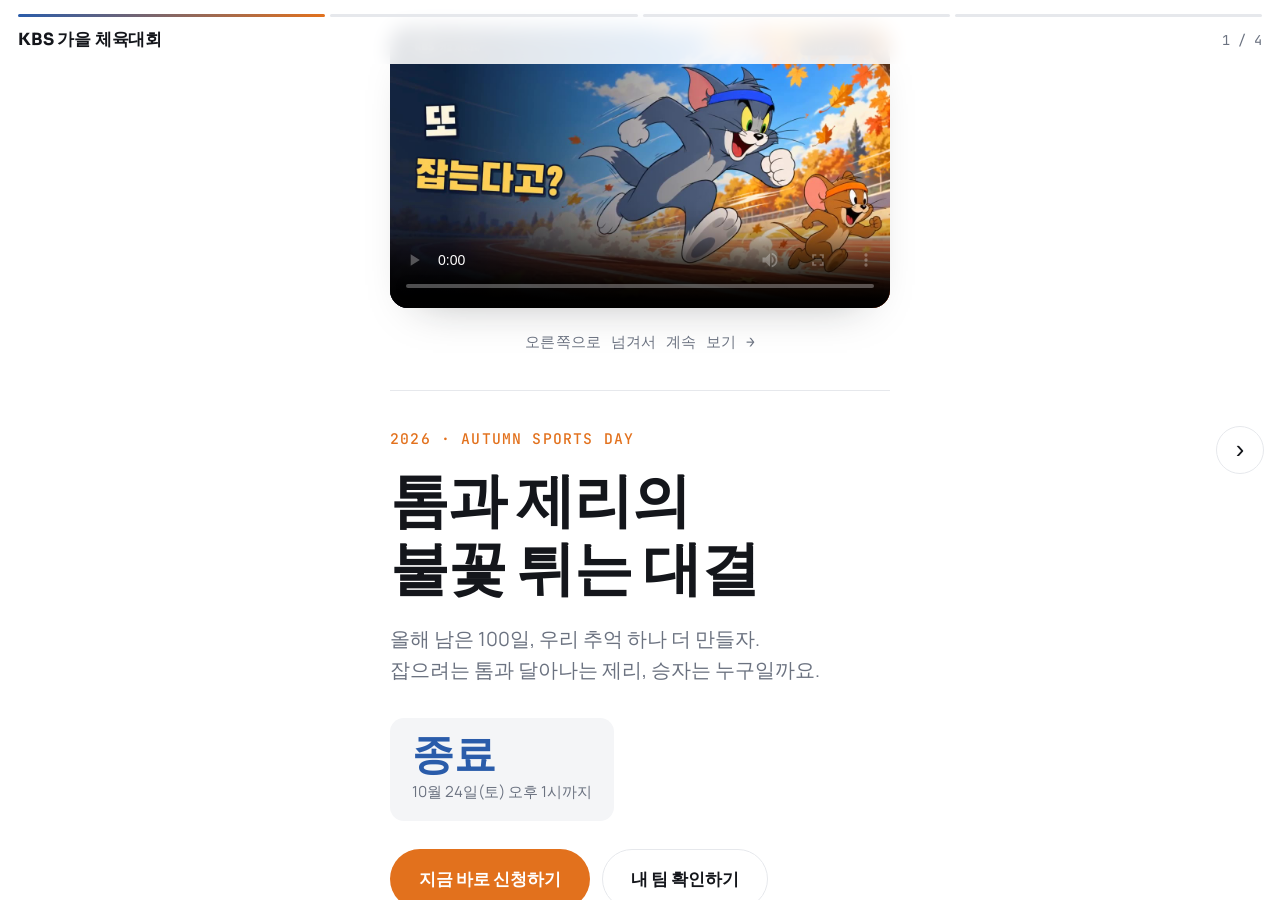
==== index.html @ b1258e84 "Drop redundant overview heading, split checklist/visit back apart Remove the "승부욕은 잠깐 꺼내고..." subhea" ====
<!doctype html>
<html lang="ko">
<head>
<meta charset="UTF-8">
<meta name="viewport" content="width=device-width, initial-scale=1.0">
<title>2026 KBS 가을 체육대회</title>
<meta name="description" content="톰과 제리 테마의 2026 KBS 가을 체육대회 안내 페이지">
<link rel="icon" href="data:image/svg+xml,%3Csvg xmlns='http://www.w3.org/2000/svg' viewBox='0 0 100 100'%3E%3Ctext y='.9em' font-size='90'%3E%F0%9F%8F%83%3C/text%3E%3C/svg%3E">
<link rel="preconnect" href="https://fonts.googleapis.com">
<link rel="preconnect" href="https://fonts.gstatic.com" crossorigin>
<link href="https://fonts.googleapis.com/css2?family=Sora:wght@600;700;800&family=Manrope:wght@400;500;600;700&family=JetBrains+Mono:wght@400;500;700&display=swap" rel="stylesheet">
<link rel="stylesheet" href="style.css">
</head>
<body>

<header class="topbar">
  <div class="progress-row" id="progressRow"></div>
  <div class="topbar-inner">
    <span class="brand">KBS 가을 체육대회</span>
    <span class="slide-status" id="slideStatus">1 / 4</span>
  </div>
</header>

<div class="deck" id="deck">

  <section class="slide" id="slide-intro" data-title="인트로">
    <div class="slide-inner">
      <div class="slide-inner--video">
        <video class="highlight-video" controls preload="metadata" poster="assets/highlight-poster.jpg">
          <source src="assets/highlight.mp4" type="video/mp4">
          브라우저가 동영상 재생을 지원하지 않습니다.
        </video>
        <p class="swipe-hint">오른쪽으로 넘겨서 계속 보기 →</p>
      </div>

      <hr class="slide-divider">

      <p class="eyebrow">2026 · Autumn Sports Day</p>
      <h1>톰과 제리의<br>불꽃 튀는 대결</h1>
      <p class="sub">올해 남은 100일, 우리 추억 하나 더 만들자.<br>잡으려는 톰과 달아나는 제리, 승자는 누구일까요.</p>

      <div class="stat-row">
        <div class="stat">
          <span class="stat-num tabular" id="ddayNum">D&#8211;</span>
          <span class="stat-label">10월 24일(토) 오후 1시까지</span>
        </div>
      </div>

      <div class="cta-row">
        <a class="btn btn-primary" href="https://docs.google.com/forms/d/e/1FAIpQLSeyZ98CZttwi81H_oF4EjaJI6hYm3Xe8yElcPVy36ha8CMBtw/viewform?usp=sharing&ouid=106015902044446836961" target="_blank" rel="noopener">지금 바로 신청하기</a>
        <button type="button" class="btn btn-outline" data-goto="slide-info">내 팀 확인하기</button>
      </div>
    </div>
  </section>

  <section class="slide" id="slide-info" data-title="대회 정보">
    <div class="slide-inner">
      <p class="kicker">대회 개요</p>

      <dl class="info-list">
        <div class="info-row">
          <dt>일시</dt>
          <dd>10월 24일(토) 오후 1:00 &ndash; 오후 6:00</dd>
        </div>
        <div class="info-row">
          <dt>장소</dt>
          <dd><a class="map-link" href="https://map.naver.com/p/entry/place/11593893?placePath=%2Fhome" target="_blank" rel="noopener">경기상고 백악관 (체육관)</a></dd>
        </div>
      </dl>

      <hr class="slide-divider">

      <p class="kicker">팀 소개</p>
      <h2>톰팀 vs 제리팀</h2>

      <div class="rivalry">
        <div class="rivalry-side tom">
          <span class="side-tag">Team Tom</span>
          <h3>"이번엔 우리가 무조건 잡는다"</h3>
          <p class="side-desc">넘치는 승부욕, 압도적인 피지컬과 전략으로 무장한 집념의 팀</p>
          <p class="side-chant">톰! 톰! 싹 다 잡아라!</p>
        </div>
        <div class="rivalry-divider" aria-hidden="true">VS</div>
        <div class="rivalry-side jerry">
          <span class="side-tag">Team Jerry</span>
          <h3>"잡을 수 있으면 잡아봐라"</h3>
          <p class="side-desc">빛나는 순발력, 재치 있는 플레이와 단합력으로 승리하는 지혜의 팀</p>
          <p class="side-chant">제리! 제리! 요리조리 피하자!</p>
        </div>
      </div>

      <p class="section-note">유니폼은 현장에서 나눠드려요 &mdash; 도착해서 배정된 팀 컬러를 받아가세요.</p>
      <div class="uniform-grid">
        <figure class="uniform-card tom">
          <span class="preview-tag">PREVIEW</span>
          <img src="assets/tom-jersey.png" alt="톰팀 파란 유니폼, TOO FAST FOR YOU 문구" loading="lazy">
          <figcaption>TEAM TOM</figcaption>
        </figure>
        <figure class="uniform-card jerry">
          <span class="preview-tag">PREVIEW</span>
          <img src="assets/jerry-jersey.png" alt="제리팀 주황 유니폼, CATCH ME IF YOU CAN 문구" loading="lazy">
          <figcaption>TEAM JERRY</figcaption>
        </figure>
      </div>
    </div>
  </section>

  <section class="slide" id="slide-checklist" data-title="준비물">
    <div class="slide-inner">
      <p class="kicker">준비물 체크리스트</p>
      <h2>당일 잊지 말고 챙겨오세요</h2>

      <div class="checklist-cols">
        <div class="checklist-col">
          <h3 class="col-title"><span class="dot must"></span>필수 준비물</h3>
          <ul class="check-list">
            <li class="check-item" data-id="must-1">
              <input type="checkbox" id="must-1">
              <label for="must-1"><strong>운동화 (실내용 필수)</strong><span>체육관 바닥 보호를 위해 착용 후 입장 &mdash; 구두·슬리퍼·샌들 불가</span></label>
            </li>
            <li class="check-item" data-id="must-2">
              <input type="checkbox" id="must-2">
              <label for="must-2"><strong>편안한 운동복</strong><span>활동량이 많으므로 움직이기 편한 트레이닝 복장 권장</span></label>
            </li>
          </ul>
        </div>
        <div class="checklist-col">
          <h3 class="col-title"><span class="dot opt"></span>권장 준비물</h3>
          <ul class="check-list">
            <li class="check-item" data-id="opt-1">
              <input type="checkbox" id="opt-1">
              <label for="opt-1"><strong>손수건 또는 땀닦이 타월</strong></label>
            </li>
            <li class="check-item" data-id="opt-2">
              <input type="checkbox" id="opt-2">
              <label for="opt-2"><strong>여벌 옷</strong><span>경기 후 교체할 상의 &mdash; 땀을 많이 흘리시는 분 권장</span></label>
            </li>
            <li class="check-item" data-id="opt-3">
              <input type="checkbox" id="opt-3">
              <label for="opt-3"><strong>보조배터리</strong><span>추억 남기기용 사진 촬영 필수!</span></label>
            </li>
            <li class="check-item" data-id="opt-4">
              <input type="checkbox" id="opt-4">
              <label for="opt-4"><strong>열정적인 마음 &amp; 응원가 가사</strong><span>미리 외워오면 두 배 더 신남</span></label>
            </li>
          </ul>
        </div>
      </div>
    </div>
  </section>

  <section class="slide" id="slide-visit" data-title="오시는 길">
    <div class="slide-inner">
      <p class="kicker">오시는 길 &amp; 안내사항</p>
      <h2>찾아오시는 길</h2>

      <dl class="info-list">
        <div class="info-row">
          <dt>장소</dt>
          <dd><a class="map-link" href="https://map.naver.com/p/entry/place/11593893?placePath=%2Fhome" target="_blank" rel="noopener">경기상고 백악관</a><br>서울특별시 종로구 자하문로 136</dd>
        </div>
        <div class="info-row">
          <dt>주차</dt>
          <dd>체육관 내 주차 공간이 협소하니 대중교통 이용을 권장합니다.</dd>
        </div>
        <div class="info-row">
          <dt>문의</dt>
          <dd>Q&amp;A 게시판 / 체육대회 운영위원회 (내선번호: XXXX&ndash;XXXX)</dd>
        </div>
      </dl>

      <div class="map-embed">
        <iframe src="https://www.google.com/maps?q=37.5887792,126.9698125(%EA%B2%BD%EA%B8%B0%EC%83%81%EC%97%85%EA%B3%A0%EB%93%B1%ED%95%99%EA%B5%90)&z=17&output=embed" loading="lazy" referrerpolicy="no-referrer-when-downgrade" title="경기상업고등학교 위치 지도"></iframe>
      </div>

      <p class="closing-line">10월 24일, 너도 함께할 거지?</p>
      <p class="closing-copy">© 2026 KBS Autumn Sports Day. All rights reserved.</p>
    </div>
  </section>

</div>

<button type="button" class="nav-btn prev" id="prevBtn" aria-label="이전 화면">‹</button>
<button type="button" class="nav-btn next" id="nextBtn" aria-label="다음 화면">›</button>

<script src="main.js"></script>
</body>
</html>
---- style.css ----
:root{
  --bg:#FFFFFF;
  --surface:#F4F5F7;
  --ink:#14161B;
  --ink-muted:#6B7280;
  --tom:#2A5CAA;
  --tom-tint:#E8EFFA;
  --jerry:#E2711D;
  --jerry-tint:#FCEBDA;
  --line:#E6E8EC;
  --shadow:0 20px 44px -28px rgba(20,22,27,0.35);
}
@media (prefers-color-scheme: dark){
  :root:not([data-theme="light"]){
    --bg:#0F1115;
    --surface:#171922;
    --ink:#F2F3F5;
    --ink-muted:#9AA0AC;
    --tom:#6C9EEA;
    --tom-tint:#1C2A42;
    --jerry:#F0954C;
    --jerry-tint:#3A2515;
    --line:#262933;
    --shadow:0 20px 44px -24px rgba(0,0,0,0.7);
  }
}
:root[data-theme="dark"]{
  --bg:#0F1115;
  --surface:#171922;
  --ink:#F2F3F5;
  --ink-muted:#9AA0AC;
  --tom:#6C9EEA;
  --tom-tint:#1C2A42;
  --jerry:#F0954C;
  --jerry-tint:#3A2515;
  --line:#262933;
  --shadow:0 20px 44px -24px rgba(0,0,0,0.7);
}

*{box-sizing:border-box;}
html, body{height:100%;}
@media (prefers-reduced-motion: reduce){ .deck{scroll-behavior:auto;} }

body{
  margin:0;
  background:var(--bg);
  color:var(--ink);
  font-family:'Manrope', -apple-system, 'Malgun Gothic', sans-serif;
  line-height:1.6;
  -webkit-font-smoothing:antialiased;
  overscroll-behavior:none;
}
h1,h2,h3{
  font-family:'Sora', 'Manrope', sans-serif;
  font-weight:700;
  text-wrap:balance;
  margin:0;
}
a{color:inherit;}
.tabular{font-family:'JetBrains Mono', monospace; font-variant-numeric:tabular-nums;}
.map-link{color:var(--tom); text-decoration:underline; text-underline-offset:3px;}
.map-link:hover{color:var(--jerry);}

/* topbar + progress */
.topbar{
  position:fixed; top:0; left:0; right:0; z-index:30;
  background:color-mix(in srgb, var(--bg) 88%, transparent);
  backdrop-filter:blur(10px);
  padding:14px 18px 10px;
}
.progress-row{display:flex; gap:5px; margin-bottom:10px;}
.progress-row .seg{
  flex:1; height:3px; border-radius:999px; background:var(--line); overflow:hidden;
}
.progress-row .seg .fill{
  display:block; height:100%; width:0%; background:linear-gradient(90deg, var(--tom), var(--jerry));
  transition:width 0.2s ease;
}
.topbar-inner{display:flex; align-items:center; justify-content:space-between;}
.brand{font-family:'Sora',sans-serif; font-weight:700; font-size:1.05rem; letter-spacing:-0.01em;}
.slide-status{
  font-family:'JetBrains Mono',monospace; font-size:0.85rem; color:var(--ink-muted);
}

/* deck / slides */
.deck{
  position:fixed; inset:0;
  display:flex;
  overflow-x:auto; overflow-y:hidden;
  scroll-snap-type:x mandatory;
  scroll-behavior:smooth;
  -webkit-overflow-scrolling:touch;
}
.slide{
  flex:0 0 100%;
  height:100%;
  scroll-snap-align:start;
  overflow-y:auto;
  display:flex;
  align-items:center;
  padding-top:64px;
}
.slide-inner{
  width:100%;
  max-width:560px;
  margin:0 auto;
  padding:20px 30px 48px;
}
.slide-inner--video{text-align:center;}

.slide-divider{
  border:0; border-top:1px solid var(--line); margin:36px 0;
}

.kicker{
  font-family:'JetBrains Mono',monospace; font-size:0.9rem; font-weight:500;
  letter-spacing:0.08em; text-transform:uppercase; color:var(--jerry); margin:0 0 12px;
}
h2{font-size:clamp(1.7rem,6.5vw,2.3rem); line-height:1.28; margin-bottom:24px;}

/* highlight slide */
.highlight-video{
  width:100%; border-radius:18px; box-shadow:var(--shadow); background:#000; display:block;
}
.swipe-hint{
  margin-top:22px; font-family:'JetBrains Mono',monospace; font-size:0.92rem;
  color:var(--ink-muted); letter-spacing:0.02em;
}

/* hero */
.eyebrow{
  font-family:'JetBrains Mono',monospace; font-size:0.92rem; font-weight:500;
  letter-spacing:0.08em; text-transform:uppercase; color:var(--jerry); margin:0 0 18px;
}
h1{font-size:clamp(2.5rem, 10vw, 3.7rem); line-height:1.14; letter-spacing:-0.02em;}
.sub{max-width:480px; margin:20px 0 0; color:var(--ink-muted); font-size:1.22rem;}

.stat-row{margin:32px 0 0; display:flex; gap:14px; flex-wrap:wrap;}
.stat{
  display:flex; flex-direction:column; gap:5px;
  background:var(--surface); border-radius:14px; padding:16px 22px;
}
.stat-num{font-size:2.6rem; font-weight:700; line-height:1; color:var(--tom);}
.stat-label{font-size:0.95rem; color:var(--ink-muted);}

.cta-row{margin-top:28px; display:flex; gap:12px; flex-wrap:wrap;}
.btn{
  display:inline-flex; align-items:center; gap:8px;
  padding:16px 28px; border-radius:999px; font-weight:700; font-size:1.04rem;
  text-decoration:none; border:1.5px solid transparent; cursor:pointer; font-family:inherit;
}
.btn-primary{background:var(--jerry); color:#FFFFFF;}
.btn-outline{border-color:var(--line); color:var(--ink); background:transparent;}
.btn-outline:hover{border-color:var(--tom); color:var(--tom);}

/* info list */
.info-list{margin:0 0 26px; display:flex; flex-direction:column;}
.info-row{
  display:grid; grid-template-columns:76px 1fr; gap:14px; padding:16px 0;
  border-top:1px solid var(--line);
}
.info-row:last-child{border-bottom:1px solid var(--line);}
.info-row dt{font-size:0.9rem; font-weight:700; color:var(--ink-muted); text-transform:uppercase; letter-spacing:0.04em;}
.info-row dd{margin:0; font-size:1.18rem; font-weight:600;}

/* uniform preview cards */
.uniform-grid{display:grid; grid-template-columns:1fr 1fr; gap:14px;}
.uniform-card{
  position:relative; margin:0; border-radius:14px; overflow:hidden;
  background:var(--surface); border:1px solid var(--line);
}
.uniform-card img{display:block; width:100%; height:auto;}
.preview-tag{
  position:absolute; top:10px; left:10px; font-family:'JetBrains Mono',monospace;
  font-size:0.7rem; font-weight:700; letter-spacing:0.08em; padding:3px 10px; border-radius:999px;
  background:rgba(255,255,255,0.92); color:#14161B;
}
.uniform-card figcaption{
  padding:11px 12px; font-family:'Sora',sans-serif; font-weight:700; font-size:1.08rem;
  text-align:center; border-top:1px solid var(--line);
}
.uniform-card.tom figcaption{color:var(--tom); background:var(--tom-tint);}
.uniform-card.jerry figcaption{color:var(--jerry); background:var(--jerry-tint);}

/* rivalry */
.rivalry{
  display:flex; flex-direction:column; gap:0;
  background:var(--surface); border-radius:18px; overflow:hidden; border:1px solid var(--line);
}
.rivalry-side{display:flex; flex-direction:column; gap:9px; padding:24px;}
.rivalry-side.tom{border-left:4px solid var(--tom);}
.rivalry-side.jerry{border-left:4px solid var(--jerry); border-top:1px solid var(--line);}
.side-tag{
  font-family:'JetBrains Mono',monospace; font-size:0.82rem; font-weight:700;
  letter-spacing:0.08em; text-transform:uppercase;
}
.rivalry-side.tom .side-tag{color:var(--tom);}
.rivalry-side.jerry .side-tag{color:var(--jerry);}
.rivalry-side h3{font-size:1.24rem; line-height:1.4; font-weight:700;}
.side-desc{margin:0; font-size:1.02rem; color:var(--ink-muted);}
.side-chant{margin:2px 0 0; font-family:'JetBrains Mono',monospace; font-weight:700; font-size:0.96rem;}
.rivalry-divider{display:none;}

.section-note{color:var(--ink-muted); font-size:1.02rem; margin:28px 0 16px;}

/* map embed */
.map-embed{
  width:100%; height:260px; border-radius:16px; overflow:hidden;
  border:1px solid var(--line); margin:4px 0 26px; background:var(--surface);
}
.map-embed iframe{width:100%; height:100%; border:0; display:block;}

/* checklist */
.checklist-cols{display:flex; flex-direction:column; gap:26px;}
.col-title{
  display:flex; align-items:center; gap:9px; font-size:1.15rem; font-weight:700;
  margin-bottom:12px; font-family:'Sora',sans-serif;
}
.dot{width:9px; height:9px; border-radius:50%;}
.dot.must{background:var(--jerry);}
.dot.opt{background:var(--tom);}
.check-list{list-style:none; margin:0; padding:0; display:flex; flex-direction:column;}
.check-item{
  display:flex; align-items:flex-start; gap:14px; padding:12px 0; border-top:1px solid var(--line);
}
.check-item:last-child{border-bottom:1px solid var(--line);}
.check-item input{margin-top:5px; width:19px; height:19px; accent-color:var(--jerry); flex-shrink:0;}
.check-item label{display:block; cursor:pointer;}
.check-item label strong{display:block; font-size:1.06rem; font-weight:600;}
.check-item label span{display:block; font-size:0.94rem; color:var(--ink-muted); margin-top:2px;}
.check-item:has(input:checked) label strong{text-decoration:line-through; opacity:0.5;}

.closing-line{margin:28px 0 0; font-family:'Sora',sans-serif; font-weight:700; font-size:1.4rem; text-align:center;}
.closing-copy{margin-top:8px; font-size:0.9rem; color:var(--ink-muted); text-align:center;}

/* nav arrows */
.nav-btn{
  position:fixed; top:50%; transform:translateY(-50%); z-index:25;
  width:48px; height:48px; border-radius:50%; border:1px solid var(--line);
  background:color-mix(in srgb, var(--bg) 85%, transparent);
  backdrop-filter:blur(6px);
  color:var(--ink); font-size:1.6rem; line-height:1; cursor:pointer;
  display:flex; align-items:center; justify-content:center;
}
.nav-btn.prev{left:16px;}
.nav-btn.next{right:16px;}
.nav-btn[disabled]{opacity:0; pointer-events:none;}
@media (max-width:640px){ .nav-btn{display:none;} }
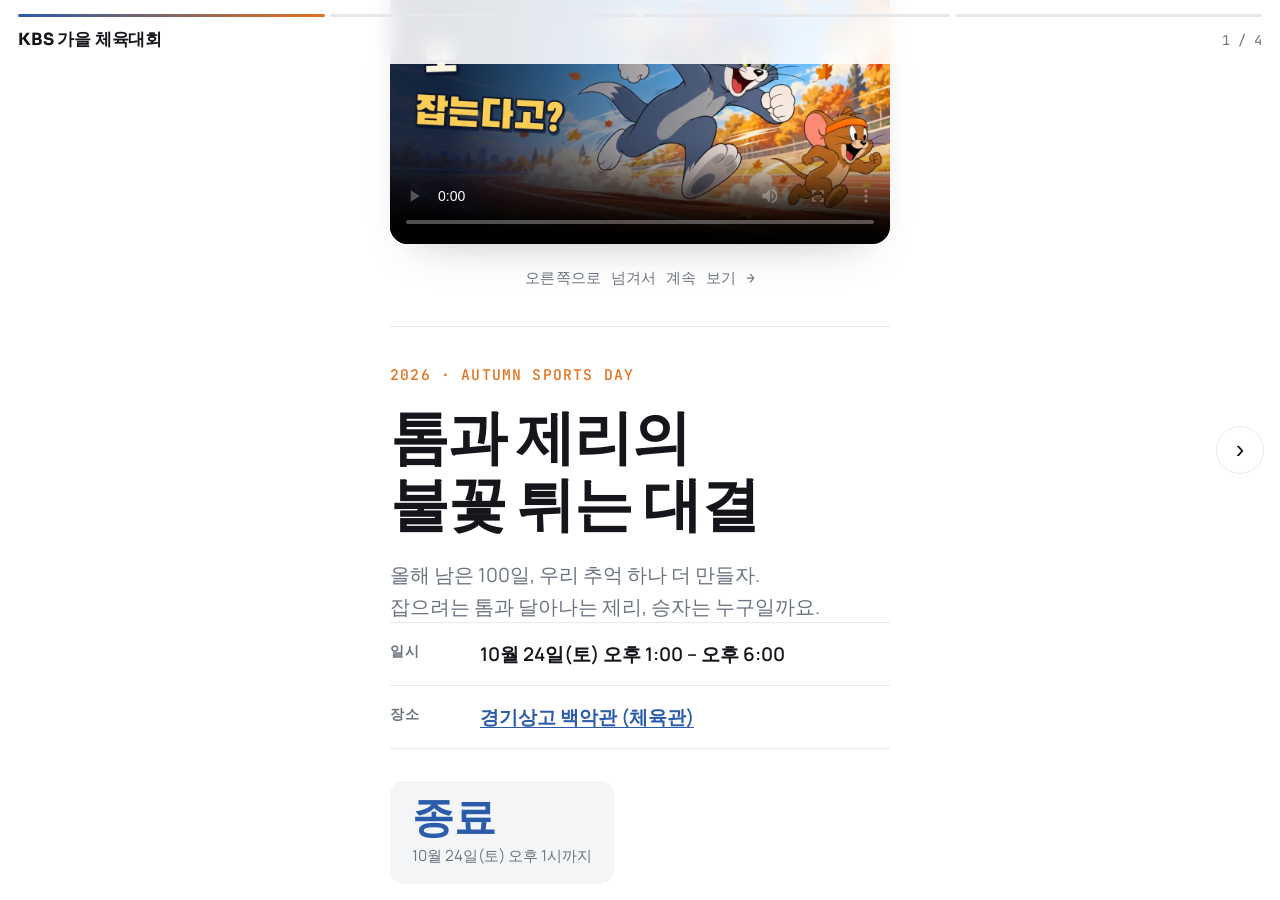
==== commit ad757dcc: "Move date/venue info to the first slide 일시/장소 now sit right under the hero copy on the intro slide i" ====
--- a/index.html
+++ b/index.html
@@ -39,24 +39,6 @@
       <h1>톰과 제리의<br>불꽃 튀는 대결</h1>
       <p class="sub">올해 남은 100일, 우리 추억 하나 더 만들자.<br>잡으려는 톰과 달아나는 제리, 승자는 누구일까요.</p>
 
-      <div class="stat-row">
-        <div class="stat">
-          <span class="stat-num tabular" id="ddayNum">D&#8211;</span>
-          <span class="stat-label">10월 24일(토) 오후 1시까지</span>
-        </div>
-      </div>
-
-      <div class="cta-row">
-        <a class="btn btn-primary" href="https://docs.google.com/forms/d/e/1FAIpQLSeyZ98CZttwi81H_oF4EjaJI6hYm3Xe8yElcPVy36ha8CMBtw/viewform?usp=sharing&ouid=106015902044446836961" target="_blank" rel="noopener">지금 바로 신청하기</a>
-        <button type="button" class="btn btn-outline" data-goto="slide-info">내 팀 확인하기</button>
-      </div>
-    </div>
-  </section>
-
-  <section class="slide" id="slide-info" data-title="대회 정보">
-    <div class="slide-inner">
-      <p class="kicker">대회 개요</p>
-
       <dl class="info-list">
         <div class="info-row">
           <dt>일시</dt>
@@ -68,8 +50,22 @@
         </div>
       </dl>
 
-      <hr class="slide-divider">
+      <div class="stat-row">
+        <div class="stat">
+          <span class="stat-num tabular" id="ddayNum">D&#8211;</span>
+          <span class="stat-label">10월 24일(토) 오후 1시까지</span>
+        </div>
+      </div>
 
+      <div class="cta-row">
+        <a class="btn btn-primary" href="https://docs.google.com/forms/d/e/1FAIpQLSeyZ98CZttwi81H_oF4EjaJI6hYm3Xe8yElcPVy36ha8CMBtw/viewform?usp=sharing&ouid=106015902044446836961" target="_blank" rel="noopener">지금 바로 신청하기</a>
+        <button type="button" class="btn btn-outline" data-goto="slide-teams">내 팀 확인하기</button>
+      </div>
+    </div>
+  </section>
+
+  <section class="slide" id="slide-teams" data-title="팀 소개">
+    <div class="slide-inner">
       <p class="kicker">팀 소개</p>
       <h2>톰팀 vs 제리팀</h2>
 
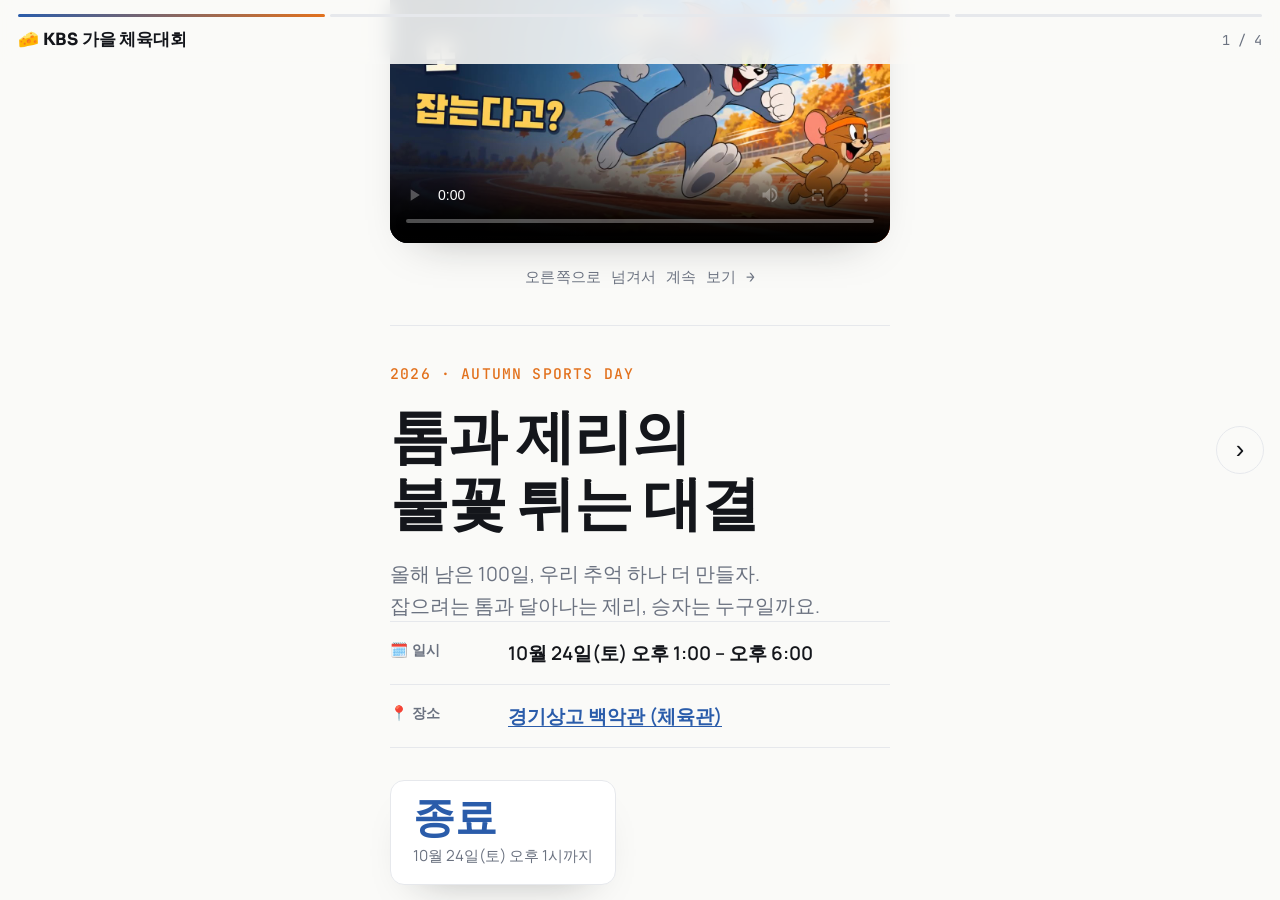
==== commit 469e1ae0: "Polish the UI and drop the cheer-song checklist item - Remove "열정적인 마음 & 응원가 가사" from the checklist " ====
--- a/index.html
+++ b/index.html
@@ -16,7 +16,7 @@
 <header class="topbar">
   <div class="progress-row" id="progressRow"></div>
   <div class="topbar-inner">
-    <span class="brand">KBS 가을 체육대회</span>
+    <span class="brand">🧀 KBS 가을 체육대회</span>
     <span class="slide-status" id="slideStatus">1 / 4</span>
   </div>
 </header>
@@ -41,11 +41,11 @@
 
       <dl class="info-list">
         <div class="info-row">
-          <dt>일시</dt>
+          <dt>🗓️ 일시</dt>
           <dd>10월 24일(토) 오후 1:00 &ndash; 오후 6:00</dd>
         </div>
         <div class="info-row">
-          <dt>장소</dt>
+          <dt>📍 장소</dt>
           <dd><a class="map-link" href="https://map.naver.com/p/entry/place/11593893?placePath=%2Fhome" target="_blank" rel="noopener">경기상고 백악관 (체육관)</a></dd>
         </div>
       </dl>
@@ -135,10 +135,6 @@
               <input type="checkbox" id="opt-3">
               <label for="opt-3"><strong>보조배터리</strong><span>추억 남기기용 사진 촬영 필수!</span></label>
             </li>
-            <li class="check-item" data-id="opt-4">
-              <input type="checkbox" id="opt-4">
-              <label for="opt-4"><strong>열정적인 마음 &amp; 응원가 가사</strong><span>미리 외워오면 두 배 더 신남</span></label>
-            </li>
           </ul>
         </div>
       </div>
@@ -152,15 +148,15 @@
 
       <dl class="info-list">
         <div class="info-row">
-          <dt>장소</dt>
+          <dt>📍 장소</dt>
           <dd><a class="map-link" href="https://map.naver.com/p/entry/place/11593893?placePath=%2Fhome" target="_blank" rel="noopener">경기상고 백악관</a><br>서울특별시 종로구 자하문로 136</dd>
         </div>
         <div class="info-row">
-          <dt>주차</dt>
+          <dt>🅿️ 주차</dt>
           <dd>체육관 내 주차 공간이 협소하니 대중교통 이용을 권장합니다.</dd>
         </div>
         <div class="info-row">
-          <dt>문의</dt>
+          <dt>☎️ 문의</dt>
           <dd>Q&amp;A 게시판 / 체육대회 운영위원회 (내선번호: XXXX&ndash;XXXX)</dd>
         </div>
       </dl>
--- a/style.css
+++ b/style.css
@@ -1,6 +1,6 @@
 :root{
-  --bg:#FFFFFF;
-  --surface:#F4F5F7;
+  --bg:#FAFAF8;
+  --surface:#FFFFFF;
   --ink:#14161B;
   --ink-muted:#6B7280;
   --tom:#2A5CAA;
@@ -77,7 +77,7 @@
   transition:width 0.2s ease;
 }
 .topbar-inner{display:flex; align-items:center; justify-content:space-between;}
-.brand{font-family:'Sora',sans-serif; font-weight:700; font-size:1.05rem; letter-spacing:-0.01em;}
+.brand{font-family:'Sora',sans-serif; font-weight:700; font-size:1.05rem; letter-spacing:-0.01em; display:flex; align-items:center; gap:6px;}
 .slide-status{
   font-family:'JetBrains Mono',monospace; font-size:0.85rem; color:var(--ink-muted);
 }
@@ -138,7 +138,8 @@
 .stat-row{margin:32px 0 0; display:flex; gap:14px; flex-wrap:wrap;}
 .stat{
   display:flex; flex-direction:column; gap:5px;
-  background:var(--surface); border-radius:14px; padding:16px 22px;
+  background:var(--surface); border:1px solid var(--line); border-radius:14px; padding:16px 22px;
+  box-shadow:var(--shadow);
 }
 .stat-num{font-size:2.6rem; font-weight:700; line-height:1; color:var(--tom);}
 .stat-label{font-size:0.95rem; color:var(--ink-muted);}
@@ -148,27 +149,31 @@
   display:inline-flex; align-items:center; gap:8px;
   padding:16px 28px; border-radius:999px; font-weight:700; font-size:1.04rem;
   text-decoration:none; border:1.5px solid transparent; cursor:pointer; font-family:inherit;
-}
-.btn-primary{background:var(--jerry); color:#FFFFFF;}
-.btn-outline{border-color:var(--line); color:var(--ink); background:transparent;}
-.btn-outline:hover{border-color:var(--tom); color:var(--tom);}
+  transition:transform 0.15s ease, box-shadow 0.15s ease, border-color 0.15s ease, color 0.15s ease;
+}
+.btn-primary{background:var(--jerry); color:#FFFFFF; box-shadow:0 14px 28px -14px color-mix(in srgb, var(--jerry) 70%, transparent);}
+.btn-primary:hover{transform:translateY(-2px); box-shadow:0 18px 32px -14px color-mix(in srgb, var(--jerry) 75%, transparent);}
+.btn-outline{border-color:var(--line); color:var(--ink); background:var(--surface);}
+.btn-outline:hover{border-color:var(--tom); color:var(--tom); transform:translateY(-2px); box-shadow:var(--shadow);}
 
 /* info list */
 .info-list{margin:0 0 26px; display:flex; flex-direction:column;}
 .info-row{
-  display:grid; grid-template-columns:76px 1fr; gap:14px; padding:16px 0;
+  display:grid; grid-template-columns:104px 1fr; gap:14px; padding:16px 0;
   border-top:1px solid var(--line);
 }
 .info-row:last-child{border-bottom:1px solid var(--line);}
-.info-row dt{font-size:0.9rem; font-weight:700; color:var(--ink-muted); text-transform:uppercase; letter-spacing:0.04em;}
+.info-row dt{font-size:0.9rem; font-weight:700; color:var(--ink-muted); letter-spacing:0.02em;}
 .info-row dd{margin:0; font-size:1.18rem; font-weight:600;}
 
 /* uniform preview cards */
 .uniform-grid{display:grid; grid-template-columns:1fr 1fr; gap:14px;}
 .uniform-card{
   position:relative; margin:0; border-radius:14px; overflow:hidden;
-  background:var(--surface); border:1px solid var(--line);
-}
+  background:var(--surface); border:1px solid var(--line); box-shadow:var(--shadow);
+  transition:transform 0.2s ease;
+}
+.uniform-card:hover{transform:translateY(-3px);}
 .uniform-card img{display:block; width:100%; height:auto;}
 .preview-tag{
   position:absolute; top:10px; left:10px; font-family:'JetBrains Mono',monospace;
@@ -185,11 +190,11 @@
 /* rivalry */
 .rivalry{
   display:flex; flex-direction:column; gap:0;
-  background:var(--surface); border-radius:18px; overflow:hidden; border:1px solid var(--line);
+  border-radius:18px; overflow:hidden; border:1px solid var(--line); box-shadow:var(--shadow);
 }
 .rivalry-side{display:flex; flex-direction:column; gap:9px; padding:24px;}
-.rivalry-side.tom{border-left:4px solid var(--tom);}
-.rivalry-side.jerry{border-left:4px solid var(--jerry); border-top:1px solid var(--line);}
+.rivalry-side.tom{background:var(--tom-tint); border-left:4px solid var(--tom);}
+.rivalry-side.jerry{background:var(--jerry-tint); border-left:4px solid var(--jerry); border-top:1px solid var(--line);}
 .side-tag{
   font-family:'JetBrains Mono',monospace; font-size:0.82rem; font-weight:700;
   letter-spacing:0.08em; text-transform:uppercase;
@@ -206,7 +211,7 @@
 /* map embed */
 .map-embed{
   width:100%; height:260px; border-radius:16px; overflow:hidden;
-  border:1px solid var(--line); margin:4px 0 26px; background:var(--surface);
+  border:1px solid var(--line); margin:4px 0 26px; background:var(--surface); box-shadow:var(--shadow);
 }
 .map-embed iframe{width:100%; height:100%; border:0; display:block;}
 
@@ -219,13 +224,15 @@
 .dot{width:9px; height:9px; border-radius:50%;}
 .dot.must{background:var(--jerry);}
 .dot.opt{background:var(--tom);}
-.check-list{list-style:none; margin:0; padding:0; display:flex; flex-direction:column;}
+.check-list{list-style:none; margin:0; padding:0; display:flex; flex-direction:column; gap:10px;}
 .check-item{
-  display:flex; align-items:flex-start; gap:14px; padding:12px 0; border-top:1px solid var(--line);
-}
-.check-item:last-child{border-bottom:1px solid var(--line);}
+  display:flex; align-items:flex-start; gap:14px; padding:14px 16px;
+  background:var(--surface); border:1px solid var(--line); border-radius:14px;
+  transition:transform 0.15s ease, box-shadow 0.15s ease;
+}
+.check-item:hover{transform:translateY(-1px); box-shadow:var(--shadow);}
 .check-item input{margin-top:5px; width:19px; height:19px; accent-color:var(--jerry); flex-shrink:0;}
-.check-item label{display:block; cursor:pointer;}
+.check-item label{display:block; cursor:pointer; width:100%;}
 .check-item label strong{display:block; font-size:1.06rem; font-weight:600;}
 .check-item label span{display:block; font-size:0.94rem; color:var(--ink-muted); margin-top:2px;}
 .check-item:has(input:checked) label strong{text-decoration:line-through; opacity:0.5;}
@@ -238,10 +245,12 @@
   position:fixed; top:50%; transform:translateY(-50%); z-index:25;
   width:48px; height:48px; border-radius:50%; border:1px solid var(--line);
   background:color-mix(in srgb, var(--bg) 85%, transparent);
-  backdrop-filter:blur(6px);
+  backdrop-filter:blur(6px); box-shadow:var(--shadow);
   color:var(--ink); font-size:1.6rem; line-height:1; cursor:pointer;
   display:flex; align-items:center; justify-content:center;
-}
+  transition:transform 0.15s ease;
+}
+.nav-btn:hover{transform:translateY(-50%) scale(1.06);}
 .nav-btn.prev{left:16px;}
 .nav-btn.next{right:16px;}
 .nav-btn[disabled]{opacity:0; pointer-events:none;}
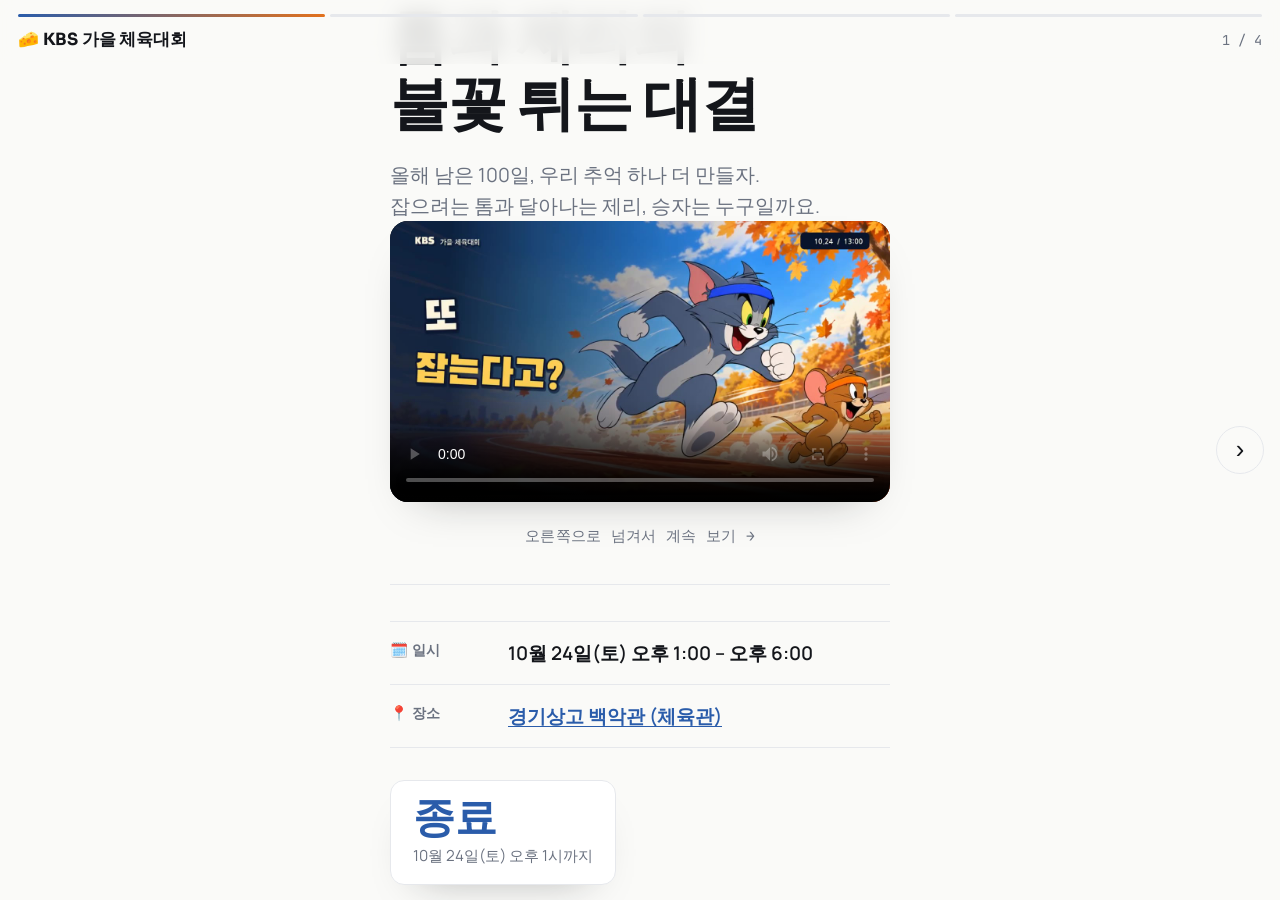
==== commit 977562ed: "Reorder intro slide, drop team-check CTA, switch contact to KakaoTalk - Move the highlight video bel" ====
--- a/index.html
+++ b/index.html
@@ -25,6 +25,10 @@
 
   <section class="slide" id="slide-intro" data-title="인트로">
     <div class="slide-inner">
+      <p class="eyebrow">2026 · Autumn Sports Day</p>
+      <h1>톰과 제리의<br>불꽃 튀는 대결</h1>
+      <p class="sub">올해 남은 100일, 우리 추억 하나 더 만들자.<br>잡으려는 톰과 달아나는 제리, 승자는 누구일까요.</p>
+
       <div class="slide-inner--video">
         <video class="highlight-video" controls preload="metadata" poster="assets/highlight-poster.jpg">
           <source src="assets/highlight.mp4" type="video/mp4">
@@ -34,10 +38,6 @@
       </div>
 
       <hr class="slide-divider">
-
-      <p class="eyebrow">2026 · Autumn Sports Day</p>
-      <h1>톰과 제리의<br>불꽃 튀는 대결</h1>
-      <p class="sub">올해 남은 100일, 우리 추억 하나 더 만들자.<br>잡으려는 톰과 달아나는 제리, 승자는 누구일까요.</p>
 
       <dl class="info-list">
         <div class="info-row">
@@ -59,7 +59,6 @@
 
       <div class="cta-row">
         <a class="btn btn-primary" href="https://docs.google.com/forms/d/e/1FAIpQLSeyZ98CZttwi81H_oF4EjaJI6hYm3Xe8yElcPVy36ha8CMBtw/viewform?usp=sharing&ouid=106015902044446836961" target="_blank" rel="noopener">지금 바로 신청하기</a>
-        <button type="button" class="btn btn-outline" data-goto="slide-teams">내 팀 확인하기</button>
       </div>
     </div>
   </section>
@@ -155,15 +154,13 @@
           <dt>🅿️ 주차</dt>
           <dd>체육관 내 주차 공간이 협소하니 대중교통 이용을 권장합니다.</dd>
         </div>
-        <div class="info-row">
-          <dt>☎️ 문의</dt>
-          <dd>Q&amp;A 게시판 / 체육대회 운영위원회 (내선번호: XXXX&ndash;XXXX)</dd>
-        </div>
       </dl>
 
       <div class="map-embed">
         <iframe src="https://www.google.com/maps?q=37.5887792,126.9698125(%EA%B2%BD%EA%B8%B0%EC%83%81%EC%97%85%EA%B3%A0%EB%93%B1%ED%95%99%EA%B5%90)&z=17&output=embed" loading="lazy" referrerpolicy="no-referrer-when-downgrade" title="경기상업고등학교 위치 지도"></iframe>
       </div>
+
+      <a class="btn btn-kakao" href="https://open.kakao.com/o/gbzfwYOi" target="_blank" rel="noopener">💬 카카오 오픈채팅으로 문의하기</a>
 
       <p class="closing-line">10월 24일, 너도 함께할 거지?</p>
       <p class="closing-copy">© 2026 KBS Autumn Sports Day. All rights reserved.</p>
--- a/style.css
+++ b/style.css
@@ -155,6 +155,11 @@
 .btn-primary:hover{transform:translateY(-2px); box-shadow:0 18px 32px -14px color-mix(in srgb, var(--jerry) 75%, transparent);}
 .btn-outline{border-color:var(--line); color:var(--ink); background:var(--surface);}
 .btn-outline:hover{border-color:var(--tom); color:var(--tom); transform:translateY(-2px); box-shadow:var(--shadow);}
+.btn-kakao{
+  width:100%; justify-content:center; background:#FEE500; color:#3C1E1E;
+  box-shadow:0 14px 28px -16px rgba(60,30,30,0.45); margin-top:4px;
+}
+.btn-kakao:hover{transform:translateY(-2px); box-shadow:0 18px 32px -16px rgba(60,30,30,0.5);}
 
 /* info list */
 .info-list{margin:0 0 26px; display:flex; flex-direction:column;}
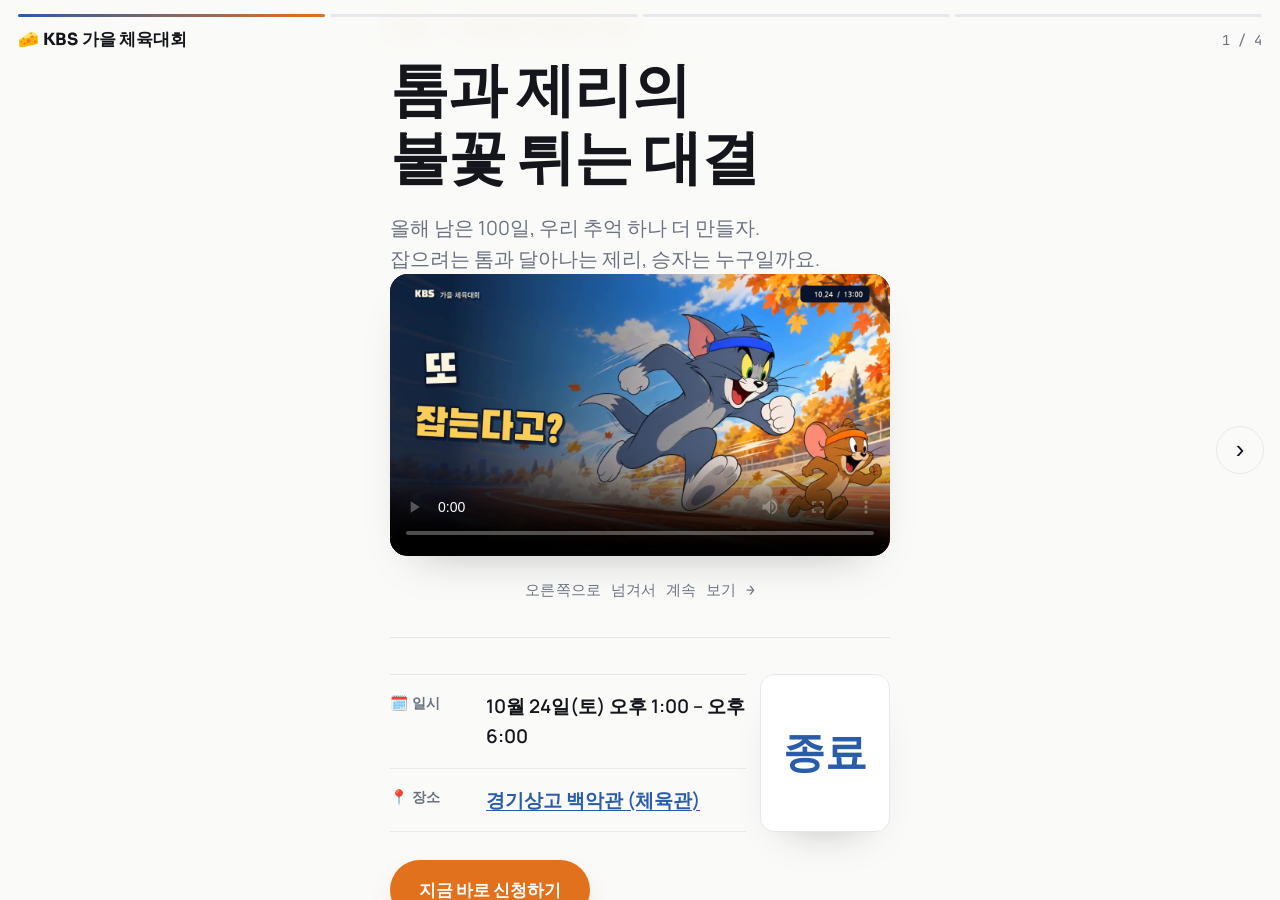
==== commit c53ed41e: "Move D-day badge beside the date/venue info, drop its date label D-day now sits as a compact card ne" ====
--- a/index.html
+++ b/index.html
@@ -39,21 +39,19 @@
 
       <hr class="slide-divider">
 
-      <dl class="info-list">
-        <div class="info-row">
-          <dt>🗓️ 일시</dt>
-          <dd>10월 24일(토) 오후 1:00 &ndash; 오후 6:00</dd>
-        </div>
-        <div class="info-row">
-          <dt>📍 장소</dt>
-          <dd><a class="map-link" href="https://map.naver.com/p/entry/place/11593893?placePath=%2Fhome" target="_blank" rel="noopener">경기상고 백악관 (체육관)</a></dd>
-        </div>
-      </dl>
-
-      <div class="stat-row">
+      <div class="info-dday-row">
+        <dl class="info-list">
+          <div class="info-row">
+            <dt>🗓️ 일시</dt>
+            <dd>10월 24일(토) 오후 1:00 &ndash; 오후 6:00</dd>
+          </div>
+          <div class="info-row">
+            <dt>📍 장소</dt>
+            <dd><a class="map-link" href="https://map.naver.com/p/entry/place/11593893?placePath=%2Fhome" target="_blank" rel="noopener">경기상고 백악관 (체육관)</a></dd>
+          </div>
+        </dl>
         <div class="stat">
           <span class="stat-num tabular" id="ddayNum">D&#8211;</span>
-          <span class="stat-label">10월 24일(토) 오후 1시까지</span>
         </div>
       </div>
 
--- a/style.css
+++ b/style.css
@@ -135,14 +135,19 @@
 h1{font-size:clamp(2.5rem, 10vw, 3.7rem); line-height:1.14; letter-spacing:-0.02em;}
 .sub{max-width:480px; margin:20px 0 0; color:var(--ink-muted); font-size:1.22rem;}
 
-.stat-row{margin:32px 0 0; display:flex; gap:14px; flex-wrap:wrap;}
+.info-dday-row{display:flex; align-items:stretch; gap:14px; margin-bottom:28px;}
+.info-dday-row .info-list{flex:1; margin-bottom:0; min-width:0;}
+.info-dday-row .info-row{grid-template-columns:82px 1fr;}
 .stat{
-  display:flex; flex-direction:column; gap:5px;
+  display:flex; align-items:center; justify-content:center; flex-shrink:0;
   background:var(--surface); border:1px solid var(--line); border-radius:14px; padding:16px 22px;
   box-shadow:var(--shadow);
 }
-.stat-num{font-size:2.6rem; font-weight:700; line-height:1; color:var(--tom);}
-.stat-label{font-size:0.95rem; color:var(--ink-muted);}
+.stat-num{font-size:2.6rem; font-weight:700; line-height:1; color:var(--tom); white-space:nowrap;}
+@media (max-width:420px){
+  .info-dday-row{flex-direction:column;}
+  .stat{padding:12px 22px;}
+}
 
 .cta-row{margin-top:28px; display:flex; gap:12px; flex-wrap:wrap;}
 .btn{
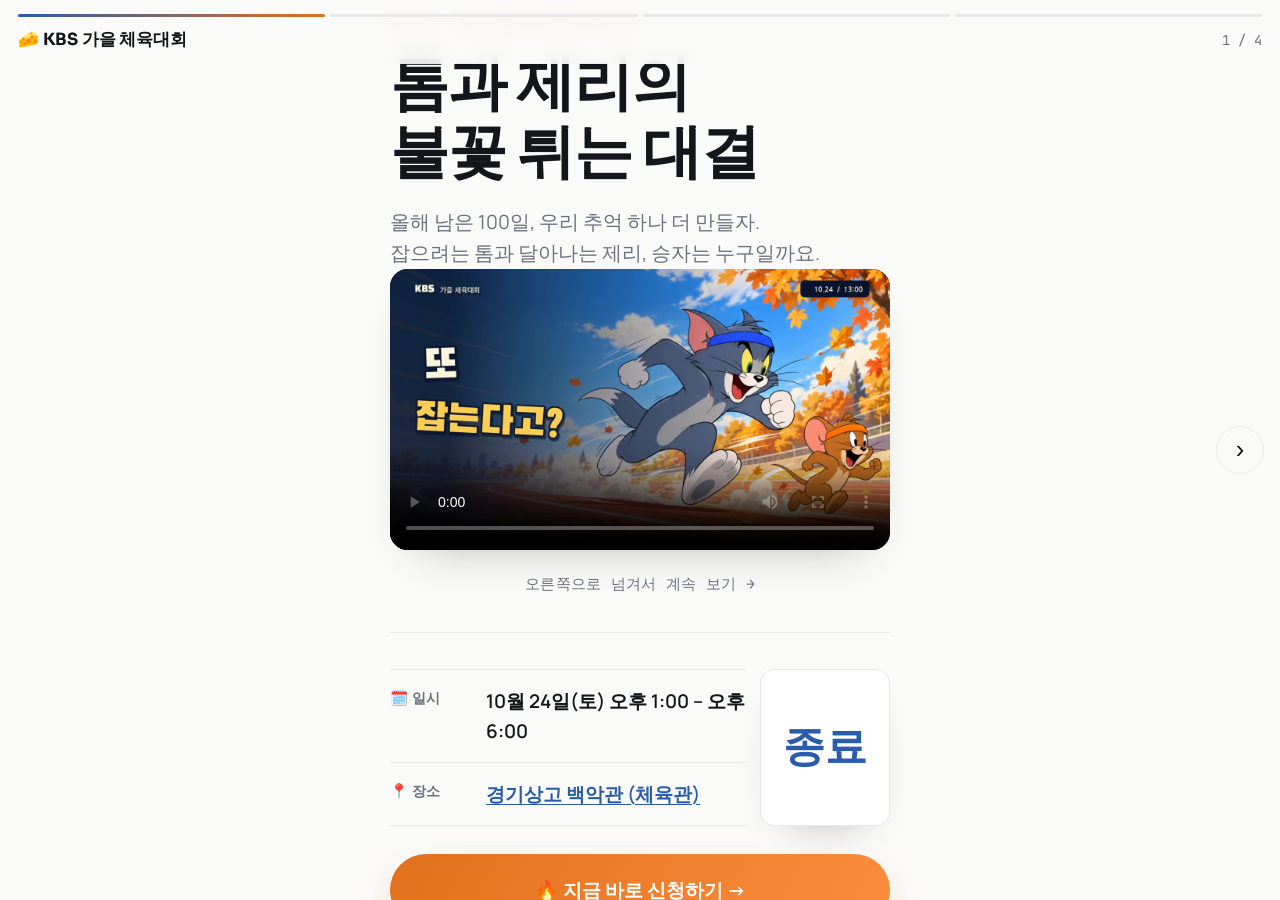
==== commit f85316a0: "Make the registration CTA button more eye-catching Full-width gradient button with a subtle looping " ====
--- a/index.html
+++ b/index.html
@@ -56,7 +56,7 @@
       </div>
 
       <div class="cta-row">
-        <a class="btn btn-primary" href="https://docs.google.com/forms/d/e/1FAIpQLSeyZ98CZttwi81H_oF4EjaJI6hYm3Xe8yElcPVy36ha8CMBtw/viewform?usp=sharing&ouid=106015902044446836961" target="_blank" rel="noopener">지금 바로 신청하기</a>
+        <a class="btn btn-cta" href="https://docs.google.com/forms/d/e/1FAIpQLSeyZ98CZttwi81H_oF4EjaJI6hYm3Xe8yElcPVy36ha8CMBtw/viewform?usp=sharing&ouid=106015902044446836961" target="_blank" rel="noopener">🔥 지금 바로 신청하기 →</a>
       </div>
     </div>
   </section>
--- a/style.css
+++ b/style.css
@@ -156,10 +156,35 @@
   text-decoration:none; border:1.5px solid transparent; cursor:pointer; font-family:inherit;
   transition:transform 0.15s ease, box-shadow 0.15s ease, border-color 0.15s ease, color 0.15s ease;
 }
-.btn-primary{background:var(--jerry); color:#FFFFFF; box-shadow:0 14px 28px -14px color-mix(in srgb, var(--jerry) 70%, transparent);}
-.btn-primary:hover{transform:translateY(-2px); box-shadow:0 18px 32px -14px color-mix(in srgb, var(--jerry) 75%, transparent);}
-.btn-outline{border-color:var(--line); color:var(--ink); background:var(--surface);}
-.btn-outline:hover{border-color:var(--tom); color:var(--tom); transform:translateY(-2px); box-shadow:var(--shadow);}
+.btn-cta{
+  position:relative; overflow:hidden; width:100%; justify-content:center;
+  font-size:1.18rem; padding:20px 28px;
+  background:linear-gradient(120deg, var(--jerry), #FF9142 60%, var(--jerry));
+  background-size:200% 100%;
+  color:#FFFFFF;
+  box-shadow:0 20px 40px -16px color-mix(in srgb, var(--jerry) 75%, transparent);
+  animation:cta-glow 2.6s ease-in-out infinite;
+}
+.btn-cta::after{
+  content:""; position:absolute; inset:0; pointer-events:none;
+  background:linear-gradient(115deg, transparent 20%, rgba(255,255,255,0.45) 40%, transparent 60%);
+  transform:translateX(-140%);
+  animation:cta-shine 3.4s ease-in-out infinite;
+}
+.btn-cta:hover{transform:translateY(-3px) scale(1.015); box-shadow:0 24px 44px -14px color-mix(in srgb, var(--jerry) 80%, transparent);}
+@keyframes cta-glow{
+  0%, 100%{background-position:0% 50%;}
+  50%{background-position:100% 50%;}
+}
+@keyframes cta-shine{
+  0%, 55%{transform:translateX(-140%);}
+  75%{transform:translateX(140%);}
+  100%{transform:translateX(140%);}
+}
+@media (prefers-reduced-motion: reduce){
+  .btn-cta{animation:none;}
+  .btn-cta::after{animation:none; display:none;}
+}
 .btn-kakao{
   width:100%; justify-content:center; background:#FEE500; color:#3C1E1E;
   box-shadow:0 14px 28px -16px rgba(60,30,30,0.45); margin-top:4px;
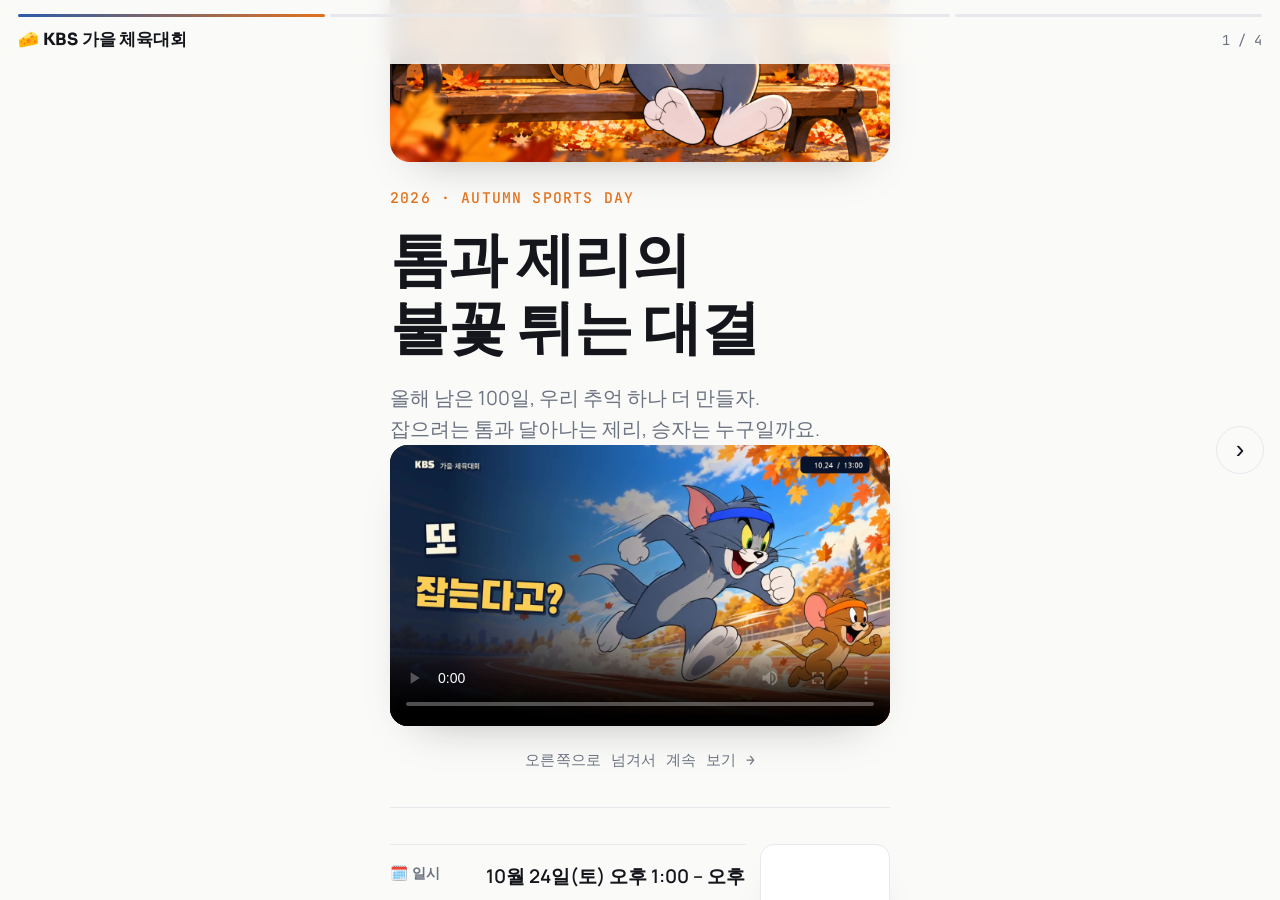
==== commit 407a55af: "Add a main hero image to the intro slide Add the autumn-bench Tom & Jerry artwork as a banner image " ====
--- a/index.html
+++ b/index.html
@@ -25,6 +25,8 @@
 
   <section class="slide" id="slide-intro" data-title="인트로">
     <div class="slide-inner">
+      <img class="hero-image" src="assets/hero-main.jpg" alt="가을 낙엽 아래 벤치에 앉아 웃고 있는 톰과 제리" loading="eager">
+
       <p class="eyebrow">2026 · Autumn Sports Day</p>
       <h1>톰과 제리의<br>불꽃 튀는 대결</h1>
       <p class="sub">올해 남은 100일, 우리 추억 하나 더 만들자.<br>잡으려는 톰과 달아나는 제리, 승자는 누구일까요.</p>
--- a/style.css
+++ b/style.css
@@ -128,6 +128,11 @@
 }
 
 /* hero */
+.hero-image{
+  display:block; width:100%; height:auto; border-radius:20px;
+  box-shadow:var(--shadow); margin-bottom:24px;
+}
+
 .eyebrow{
   font-family:'JetBrains Mono',monospace; font-size:0.92rem; font-weight:500;
   letter-spacing:0.08em; text-transform:uppercase; color:var(--jerry); margin:0 0 18px;
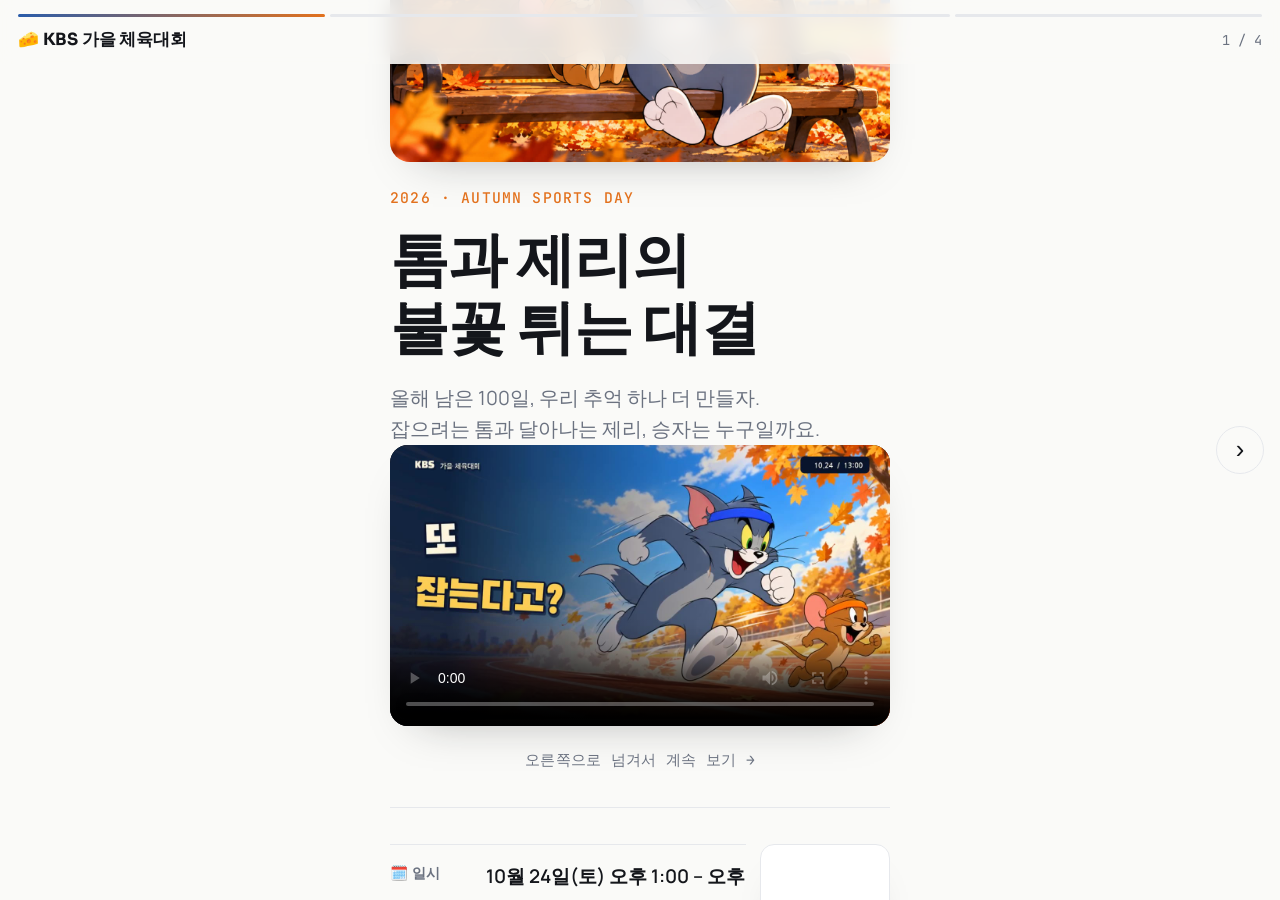
==== commit ea479f7f: "Add Open Graph/Twitter meta tags pointing at the hero image Without an explicit og:image, link previ" ====
--- a/index.html
+++ b/index.html
@@ -5,6 +5,19 @@
 <meta name="viewport" content="width=device-width, initial-scale=1.0">
 <title>2026 KBS 가을 체육대회</title>
 <meta name="description" content="톰과 제리 테마의 2026 KBS 가을 체육대회 안내 페이지">
+
+<meta property="og:type" content="website">
+<meta property="og:url" content="https://lovive16-cell.github.io/kbs-sportsday-2026/">
+<meta property="og:title" content="2026 KBS 가을 체육대회">
+<meta property="og:description" content="톰과 제리 테마의 2026 KBS 가을 체육대회 안내 페이지 — 일시, 장소, 팀 소개, 준비물까지 한눈에!">
+<meta property="og:image" content="https://lovive16-cell.github.io/kbs-sportsday-2026/assets/hero-main.jpg">
+<meta property="og:image:width" content="1400">
+<meta property="og:image:height" content="918">
+<meta name="twitter:card" content="summary_large_image">
+<meta name="twitter:title" content="2026 KBS 가을 체육대회">
+<meta name="twitter:description" content="톰과 제리 테마의 2026 KBS 가을 체육대회 안내 페이지">
+<meta name="twitter:image" content="https://lovive16-cell.github.io/kbs-sportsday-2026/assets/hero-main.jpg">
+
 <link rel="icon" href="data:image/svg+xml,%3Csvg xmlns='http://www.w3.org/2000/svg' viewBox='0 0 100 100'%3E%3Ctext y='.9em' font-size='90'%3E%F0%9F%8F%83%3C/text%3E%3C/svg%3E">
 <link rel="preconnect" href="https://fonts.googleapis.com">
 <link rel="preconnect" href="https://fonts.gstatic.com" crossorigin>
